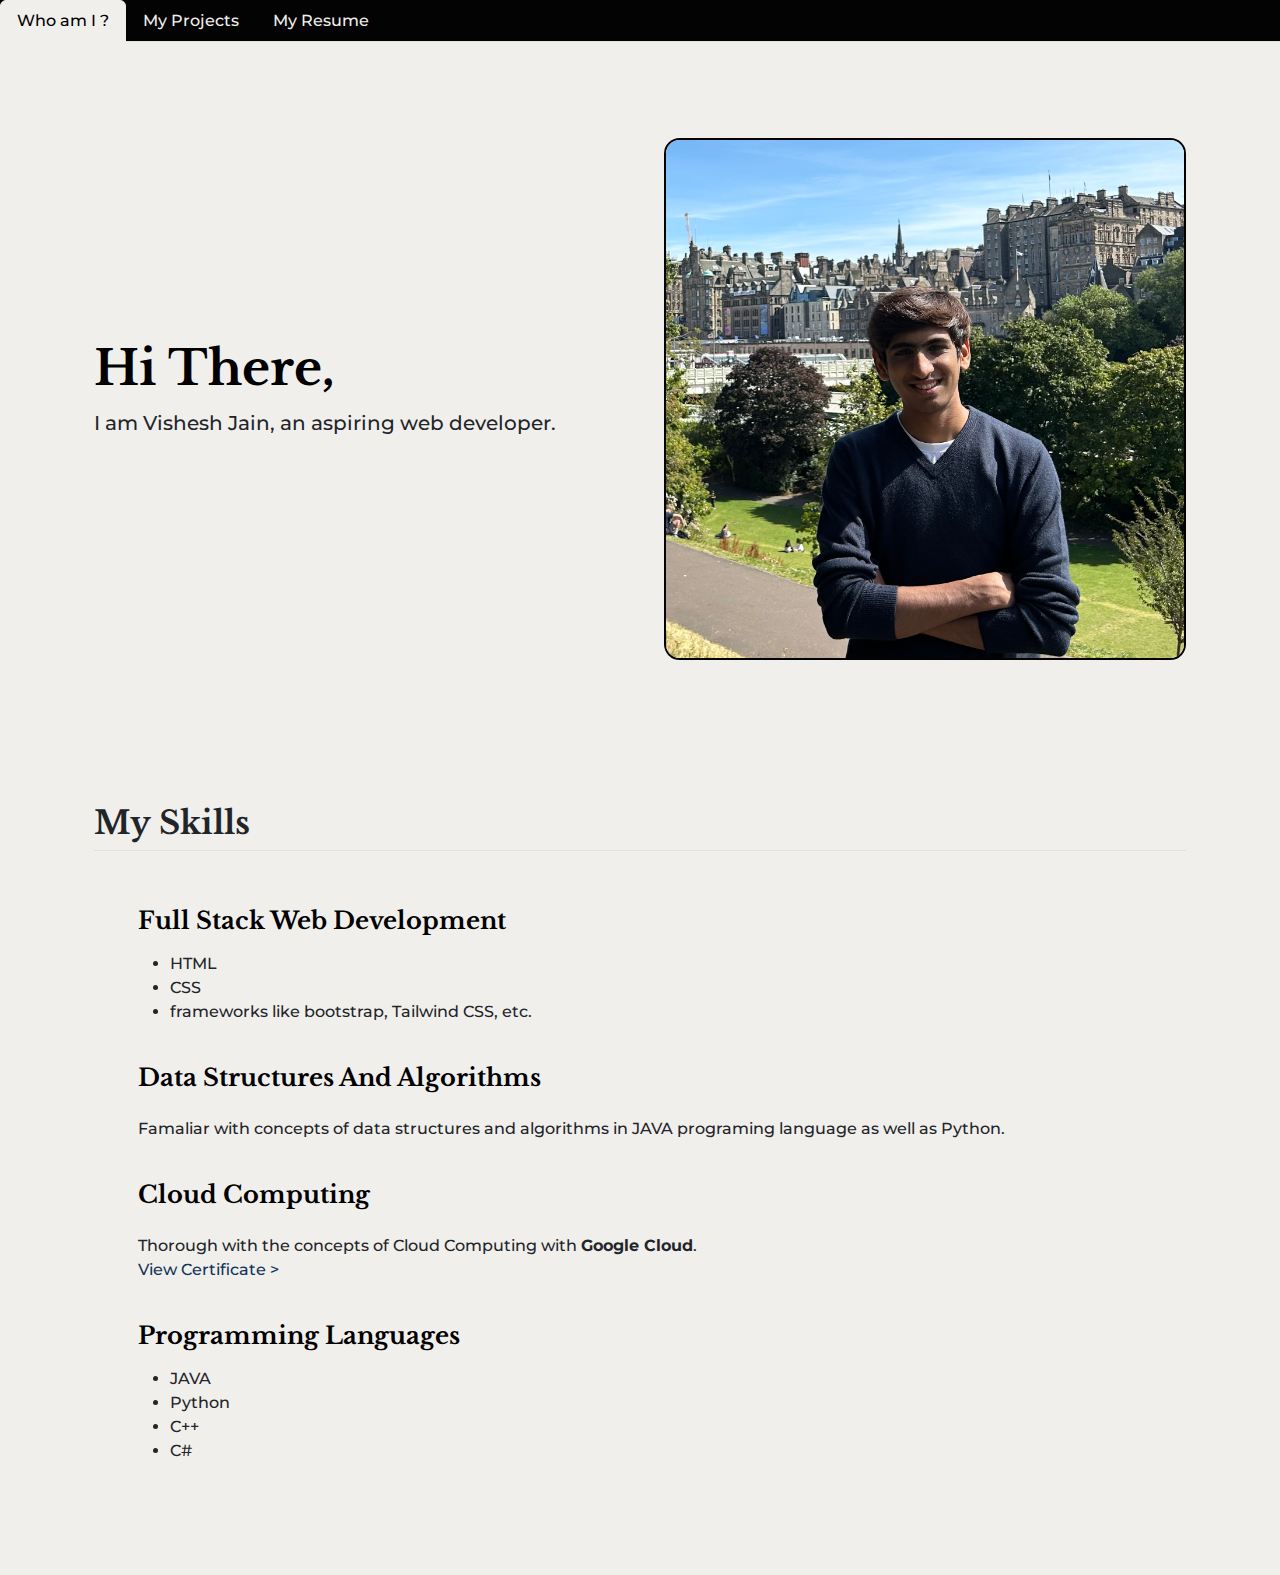
==== home.html @ d4bfc417 "Add files via upload" ====
<!DOCTYPE html>
<html lang="en">
<head>
    <meta charset="UTF-8">
    <meta name="viewport" content="width=device-width, initial-scale=1.0">
    <title>Vishesh Jain</title>
    <meta name="Author" content="Vishesh Jain"/>
    <link href="https://cdn.jsdelivr.net/npm/bootstrap@5.3.3/dist/css/bootstrap.min.css" rel="stylesheet" integrity="sha384-QWTKZyjpPEjISv5WaRU9OFeRpok6YctnYmDr5pNlyT2bRjXh0JMhjY6hW+ALEwIH" crossorigin="anonymous">
    <link rel="preconnect" href="https://fonts.googleapis.com">
    <link rel="preconnect" href="https://fonts.gstatic.com" crossorigin>
    <link href="https://fonts.googleapis.com/css2?family=Libre+Baskerville:ital,wght@0,400;0,700;1,400&family=Montserrat:ital,wght@0,100..900;1,100..900&display=swap" rel="stylesheet">
    <link rel="stylesheet" href="style.css">
</head>
<body>
    <section id="navbar">
      <ul class="nav nav-tabs">
        <li class="nav-item">
          <a class="nav-link active" aria-current="page" href="./home.html" style="background-color: #F1EFEC; border-color: #F1EFEC;">Who am I ?</a>
        </li>
        <li class="nav-item">
          <a class="nav-link" href="./My-Projects.html" style="color: #F1EFEC;">My Projects</a>
        </li>
        <li class="nav-item">
          <a class="nav-link" href="./My-Resume.html" style="color: #F1EFEC;">My Resume</a>
        </li>
      </ul>
    </section>

    <section id = "Intro" class="container col-xxl-8 px-4 py-5">
      <div class="row flex-lg-row-reverse align-items-center g-5 py-5">
        <div class="col-10 col-sm-8 col-lg-6">
          <img src="./assets/images/Vishesh.jpeg" class="d-block mx-lg-auto img-fluid my-image" alt="Bootstrap Themes" width="700" height="500" loading="lazy">
        </div>
        <div class="col-lg-6">
          <h1 class="display-5 fw-bold text-body-emphasis lh-1 mb-3">Hi There,</h1>
          <p class="lead">I am Vishesh Jain, an aspiring web developer.</p>
        </div>
      </div>
    </section>

    <section id="skills">
      <div class="container px-4 py-5" id="icon-grid">
        <h2 class="pb-2 border-bottom">My Skills</h2>
    
        <div class="row row-cols-1 row-cols-md-1 row-cols-lg-1 row-cols-xxl-4 g-4 py-5">
          <div class="col d-flex align-items-start">
            <svg class="bi text-body-secondary flex-shrink-0 me-3" width="1.75em" height="1.75em"><use xlink:href="#bootstrap"></use></svg>
            <div>
              <h3 class="fw-bold mb-0 fs-4 text-body-emphasis">Full Stack Web Development</h3>
              <p>
                <ul>
                  <li>HTML</li>
                  <li>CSS</li>
                  <li>frameworks like bootstrap, Tailwind CSS, etc.</li>
                </ul>
              </p>
            </div>
          </div>
          <div class="col d-flex align-items-start">
            <svg class="bi text-body-secondary flex-shrink-0 me-3" width="1.75em" height="1.75em"><use xlink:href="#cpu-fill"></use></svg>
            <div>
              <h3 class="fw-bold mb-0 fs-4 text-body-emphasis">Data Structures And Algorithms</h3>
              <p><br/>Famaliar with concepts of data structures and algorithms in JAVA programing language as well as Python.</p>
            </div>
          </div>
          <div class="col d-flex align-items-start">
            <svg class="bi text-body-secondary flex-shrink-0 me-3" width="1.75em" height="1.75em"><use xlink:href="#calendar3"></use></svg>
            <div>
              <h3 class="fw-bold mb-0 fs-4 text-body-emphasis">Cloud Computing</h3>
              <p>
                <br/>Thorough with the concepts of Cloud Computing with <span style="font-weight: bold;">Google Cloud</span>.
                <a style="color:#123458;
                " id="GCCF-link" href="https://www.credly.com/badges/6efc13ee-4719-4bd4-a8ed-298c3d92245b/public_url"><br/>View Certificate ></a>
              </p>
            </div>
          </div>
          <div class="col d-flex align-items-start">
            <svg class="bi text-body-secondary flex-shrink-0 me-3" width="1.75em" height="1.75em"><use xlink:href="#home"></use></svg>
            <div>
              <h3 class="fw-bold mb-0 fs-4 text-body-emphasis">Programming Languages</h3>
              <p>
                <ul>
                  <li>JAVA</li>
                  <li>Python</li>
                  <li>C++</li>
                  <li>C#</li>
                </ul>
              </p>
            </div>
          </div>
        </div>
      </div>          
    </section>
    <script>
      if (window.location.pathname.endsWith(".html")) {
        window.history.replaceState(null, "", window.location.pathname.replace(".html", ""));
      }
    </script>
    <script src="https://cdn.jsdelivr.net/npm/bootstrap@5.3.3/dist/js/bootstrap.bundle.min.js" integrity="sha384-YvpcrYf0tY3lHB60NNkmXc5s9fDVZLESaAA55NDzOxhy9GkcIdslK1eN7N6jIeHz" crossorigin="anonymous"></script>
</body>
</html>
---- style.css ----
body{
    background-color: #F1EFEC;
}

.lead{
    font-family: "Montserrat", sans-serif;
    font-optical-sizing: auto;
    font-weight: 500;
    font-style: normal;
}

h1, h2{
    font-family: "Libre Baskerville", serif;
    font-weight: 700;
    font-style: normal;
}

h3{
    font-family: "Libre Baskerville", serif;
    font-weight: 400;
    font-style: normal;
}

p, li{
    font-family: "Montserrat", sans-serif;
    font-optical-sizing: auto;
    font-weight: 500;
    font-style: normal;
}

#navbar{
    background-color: #030303;
}

.my-image{
   border: 2px solid #030303;
   border-radius: 3%;
}

#GCCF-link{
    text-decoration: none;
}

#GCCF-link:hover{
    text-decoration: underline;
}
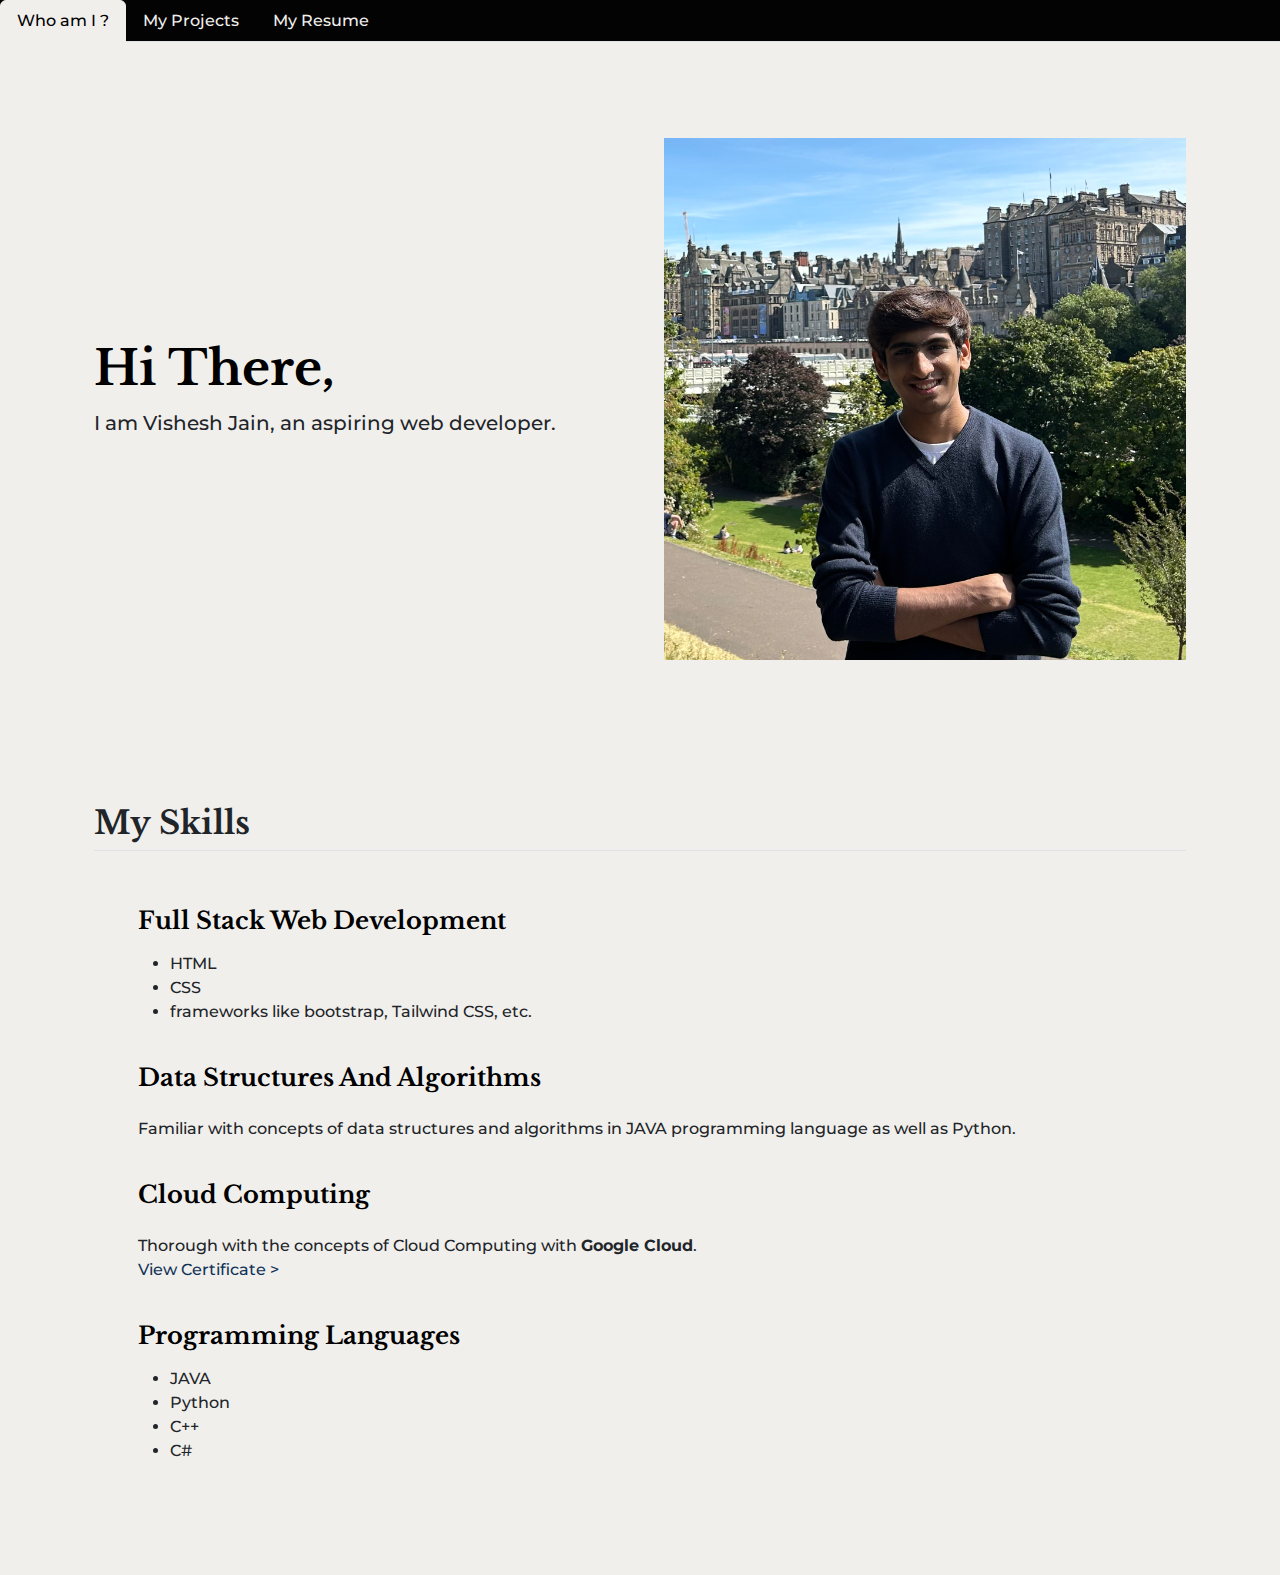
==== commit 8a44f606: "Version 2" ====
--- a/home.html
+++ b/home.html
@@ -10,6 +10,10 @@
     <link rel="preconnect" href="https://fonts.gstatic.com" crossorigin>
     <link href="https://fonts.googleapis.com/css2?family=Libre+Baskerville:ital,wght@0,400;0,700;1,400&family=Montserrat:ital,wght@0,100..900;1,100..900&display=swap" rel="stylesheet">
     <link rel="stylesheet" href="style.css">
+    <link rel="apple-touch-icon" sizes="180x180" href="./assets/favicon/apple-touch-icon.png">
+    <link rel="icon" type="image/png" sizes="32x32" href="./assets/favicon/favicon-32x32.png">
+    <link rel="icon" type="image/png" sizes="16x16" href="./assets/favicon/favicon-16x16.png">
+    <link rel="manifest" href="./assets/favicon/site.webmanifest">
 </head>
 <body>
     <section id="navbar">
@@ -60,7 +64,7 @@
             <svg class="bi text-body-secondary flex-shrink-0 me-3" width="1.75em" height="1.75em"><use xlink:href="#cpu-fill"></use></svg>
             <div>
               <h3 class="fw-bold mb-0 fs-4 text-body-emphasis">Data Structures And Algorithms</h3>
-              <p><br/>Famaliar with concepts of data structures and algorithms in JAVA programing language as well as Python.</p>
+              <p><br/>Familiar with concepts of data structures and algorithms in JAVA programming language as well as Python.</p>
             </div>
           </div>
           <div class="col d-flex align-items-start">
--- a/style.css
+++ b/style.css
@@ -32,11 +32,6 @@
     background-color: #030303;
 }
 
-.my-image{
-   border: 2px solid #030303;
-   border-radius: 3%;
-}
-
 #GCCF-link{
     text-decoration: none;
 }
